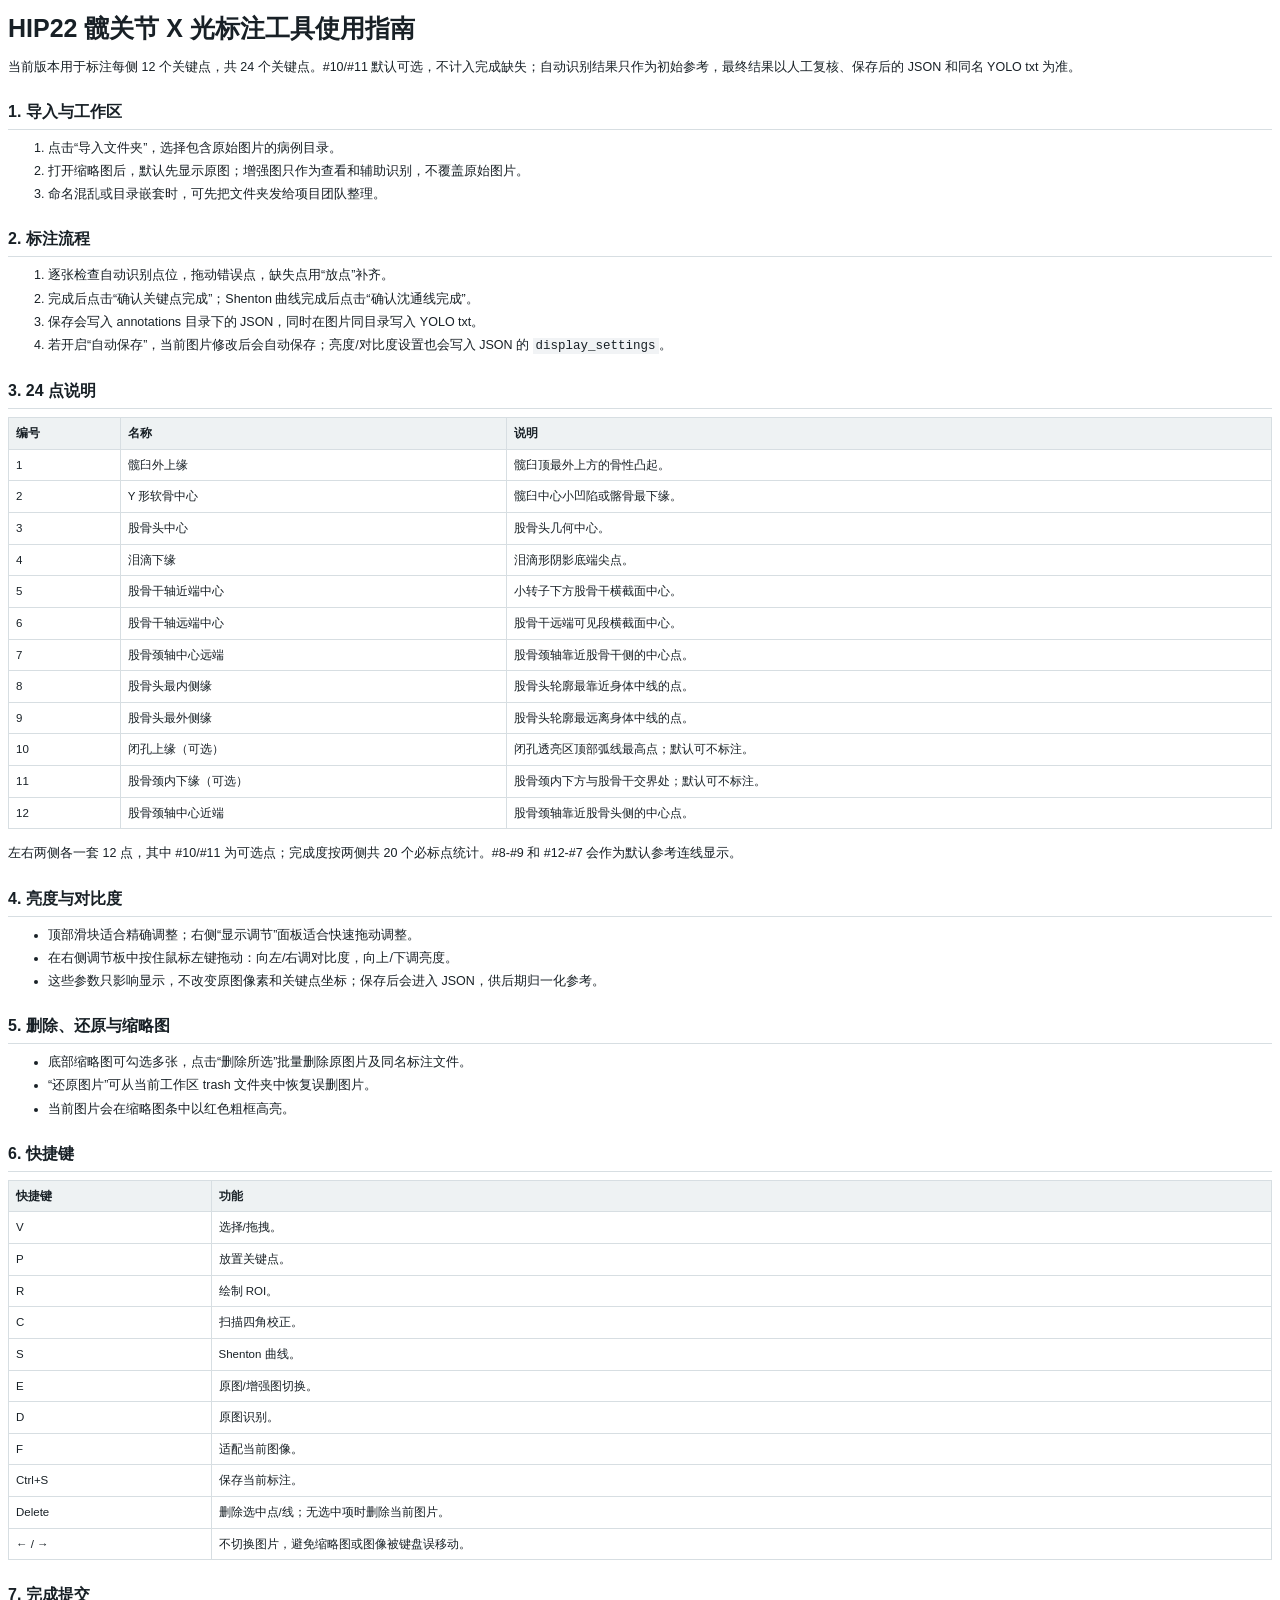
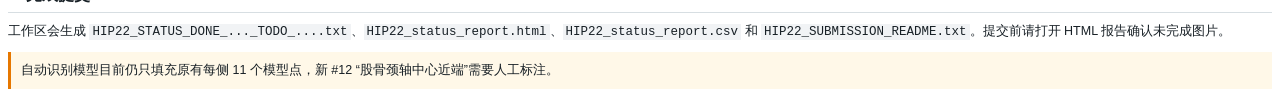
==== docs/HIP22-使用指南.html @ 93de4615 "feat: add optional hip annotation workflow updates" ====
<!doctype html>
<html lang="zh-CN">
  <head>
    <meta charset="utf-8" />
    <title>HIP22 髋关节 X 光标注工具使用指南</title>
    <style>
      @page { size: A4; margin: 18mm; }
      body {
        font-family: "Noto Sans CJK SC", "Microsoft YaHei", "PingFang SC", Arial, sans-serif;
        color: #182026;
        line-height: 1.62;
        font-size: 12.5px;
      }
      h1 { font-size: 25px; margin: 0 0 8px; }
      h2 { font-size: 16px; margin: 22px 0 8px; border-bottom: 1px solid #d7dee2; padding-bottom: 4px; }
      h3 { font-size: 13px; margin: 14px 0 5px; }
      p, ul, ol { margin: 6px 0; }
      li { margin: 3px 0; }
      table { width: 100%; border-collapse: collapse; margin: 8px 0 14px; font-size: 11.5px; }
      th, td { border: 1px solid #d7dee2; padding: 6px 7px; vertical-align: top; }
      th { background: #eef2f3; text-align: left; }
      .note { border-left: 3px solid #1c7ed6; background: #eef7ff; padding: 8px 10px; margin: 10px 0; }
      .warn { border-left: 3px solid #e67700; background: #fff8e8; padding: 8px 10px; margin: 10px 0; }
      code { font-family: Consolas, "Courier New", monospace; background: #f1f3f5; padding: 1px 3px; }
    </style>
  </head>
  <body>
    <h1>HIP22 髋关节 X 光标注工具使用指南</h1>
    <p>当前版本用于标注每侧 12 个关键点，共 24 个关键点。#10/#11 默认可选，不计入完成缺失；自动识别结果只作为初始参考，最终结果以人工复核、保存后的 JSON 和同名 YOLO txt 为准。</p>

    <h2>1. 导入与工作区</h2>
    <ol>
      <li>点击“导入文件夹”，选择包含原始图片的病例目录。</li>
      <li>打开缩略图后，默认先显示原图；增强图只作为查看和辅助识别，不覆盖原始图片。</li>
      <li>命名混乱或目录嵌套时，可先把文件夹发给项目团队整理。</li>
    </ol>

    <h2>2. 标注流程</h2>
    <ol>
      <li>逐张检查自动识别点位，拖动错误点，缺失点用“放点”补齐。</li>
      <li>完成后点击“确认关键点完成”；Shenton 曲线完成后点击“确认沈通线完成”。</li>
      <li>保存会写入 annotations 目录下的 JSON，同时在图片同目录写入 YOLO txt。</li>
      <li>若开启“自动保存”，当前图片修改后会自动保存；亮度/对比度设置也会写入 JSON 的 <code>display_settings</code>。</li>
    </ol>

    <h2>3. 24 点说明</h2>
    <table>
      <thead><tr><th>编号</th><th>名称</th><th>说明</th></tr></thead>
      <tbody>
        <tr><td>1</td><td>髋臼外上缘</td><td>髋臼顶最外上方的骨性凸起。</td></tr>
        <tr><td>2</td><td>Y 形软骨中心</td><td>髋臼中心小凹陷或髂骨最下缘。</td></tr>
        <tr><td>3</td><td>股骨头中心</td><td>股骨头几何中心。</td></tr>
        <tr><td>4</td><td>泪滴下缘</td><td>泪滴形阴影底端尖点。</td></tr>
        <tr><td>5</td><td>股骨干轴近端中心</td><td>小转子下方股骨干横截面中心。</td></tr>
        <tr><td>6</td><td>股骨干轴远端中心</td><td>股骨干远端可见段横截面中心。</td></tr>
        <tr><td>7</td><td>股骨颈轴中心远端</td><td>股骨颈轴靠近股骨干侧的中心点。</td></tr>
        <tr><td>8</td><td>股骨头最内侧缘</td><td>股骨头轮廓最靠近身体中线的点。</td></tr>
        <tr><td>9</td><td>股骨头最外侧缘</td><td>股骨头轮廓最远离身体中线的点。</td></tr>
        <tr><td>10</td><td>闭孔上缘（可选）</td><td>闭孔透亮区顶部弧线最高点；默认可不标注。</td></tr>
        <tr><td>11</td><td>股骨颈内下缘（可选）</td><td>股骨颈内下方与股骨干交界处；默认可不标注。</td></tr>
        <tr><td>12</td><td>股骨颈轴中心近端</td><td>股骨颈轴靠近股骨头侧的中心点。</td></tr>
      </tbody>
    </table>
    <p>左右两侧各一套 12 点，其中 #10/#11 为可选点；完成度按两侧共 20 个必标点统计。#8-#9 和 #12-#7 会作为默认参考连线显示。</p>

    <h2>4. 亮度与对比度</h2>
    <ul>
      <li>顶部滑块适合精确调整；右侧“显示调节”面板适合快速拖动调整。</li>
      <li>在右侧调节板中按住鼠标左键拖动：向左/右调对比度，向上/下调亮度。</li>
      <li>这些参数只影响显示，不改变原图像素和关键点坐标；保存后会进入 JSON，供后期归一化参考。</li>
    </ul>

    <h2>5. 删除、还原与缩略图</h2>
    <ul>
      <li>底部缩略图可勾选多张，点击“删除所选”批量删除原图片及同名标注文件。</li>
      <li>“还原图片”可从当前工作区 trash 文件夹中恢复误删图片。</li>
      <li>当前图片会在缩略图条中以红色粗框高亮。</li>
    </ul>

    <h2>6. 快捷键</h2>
    <table>
      <thead><tr><th>快捷键</th><th>功能</th></tr></thead>
      <tbody>
        <tr><td>V</td><td>选择/拖拽。</td></tr>
        <tr><td>P</td><td>放置关键点。</td></tr>
        <tr><td>R</td><td>绘制 ROI。</td></tr>
        <tr><td>C</td><td>扫描四角校正。</td></tr>
        <tr><td>S</td><td>Shenton 曲线。</td></tr>
        <tr><td>E</td><td>原图/增强图切换。</td></tr>
        <tr><td>D</td><td>原图识别。</td></tr>
        <tr><td>F</td><td>适配当前图像。</td></tr>
        <tr><td>Ctrl+S</td><td>保存当前标注。</td></tr>
        <tr><td>Delete</td><td>删除选中点/线；无选中项时删除当前图片。</td></tr>
        <tr><td>← / →</td><td>不切换图片，避免缩略图或图像被键盘误移动。</td></tr>
      </tbody>
    </table>

    <h2>7. 完成提交</h2>
    <p>工作区会生成 <code>HIP22_STATUS_DONE_..._TODO_....txt</code>、<code>HIP22_status_report.html</code>、<code>HIP22_status_report.csv</code> 和 <code>HIP22_SUBMISSION_README.txt</code>。提交前请打开 HTML 报告确认未完成图片。</p>
    <div class="warn">自动识别模型目前仍只填充原有每侧 11 个模型点，新 #12 “股骨颈轴中心近端”需要人工标注。</div>
  </body>
</html>
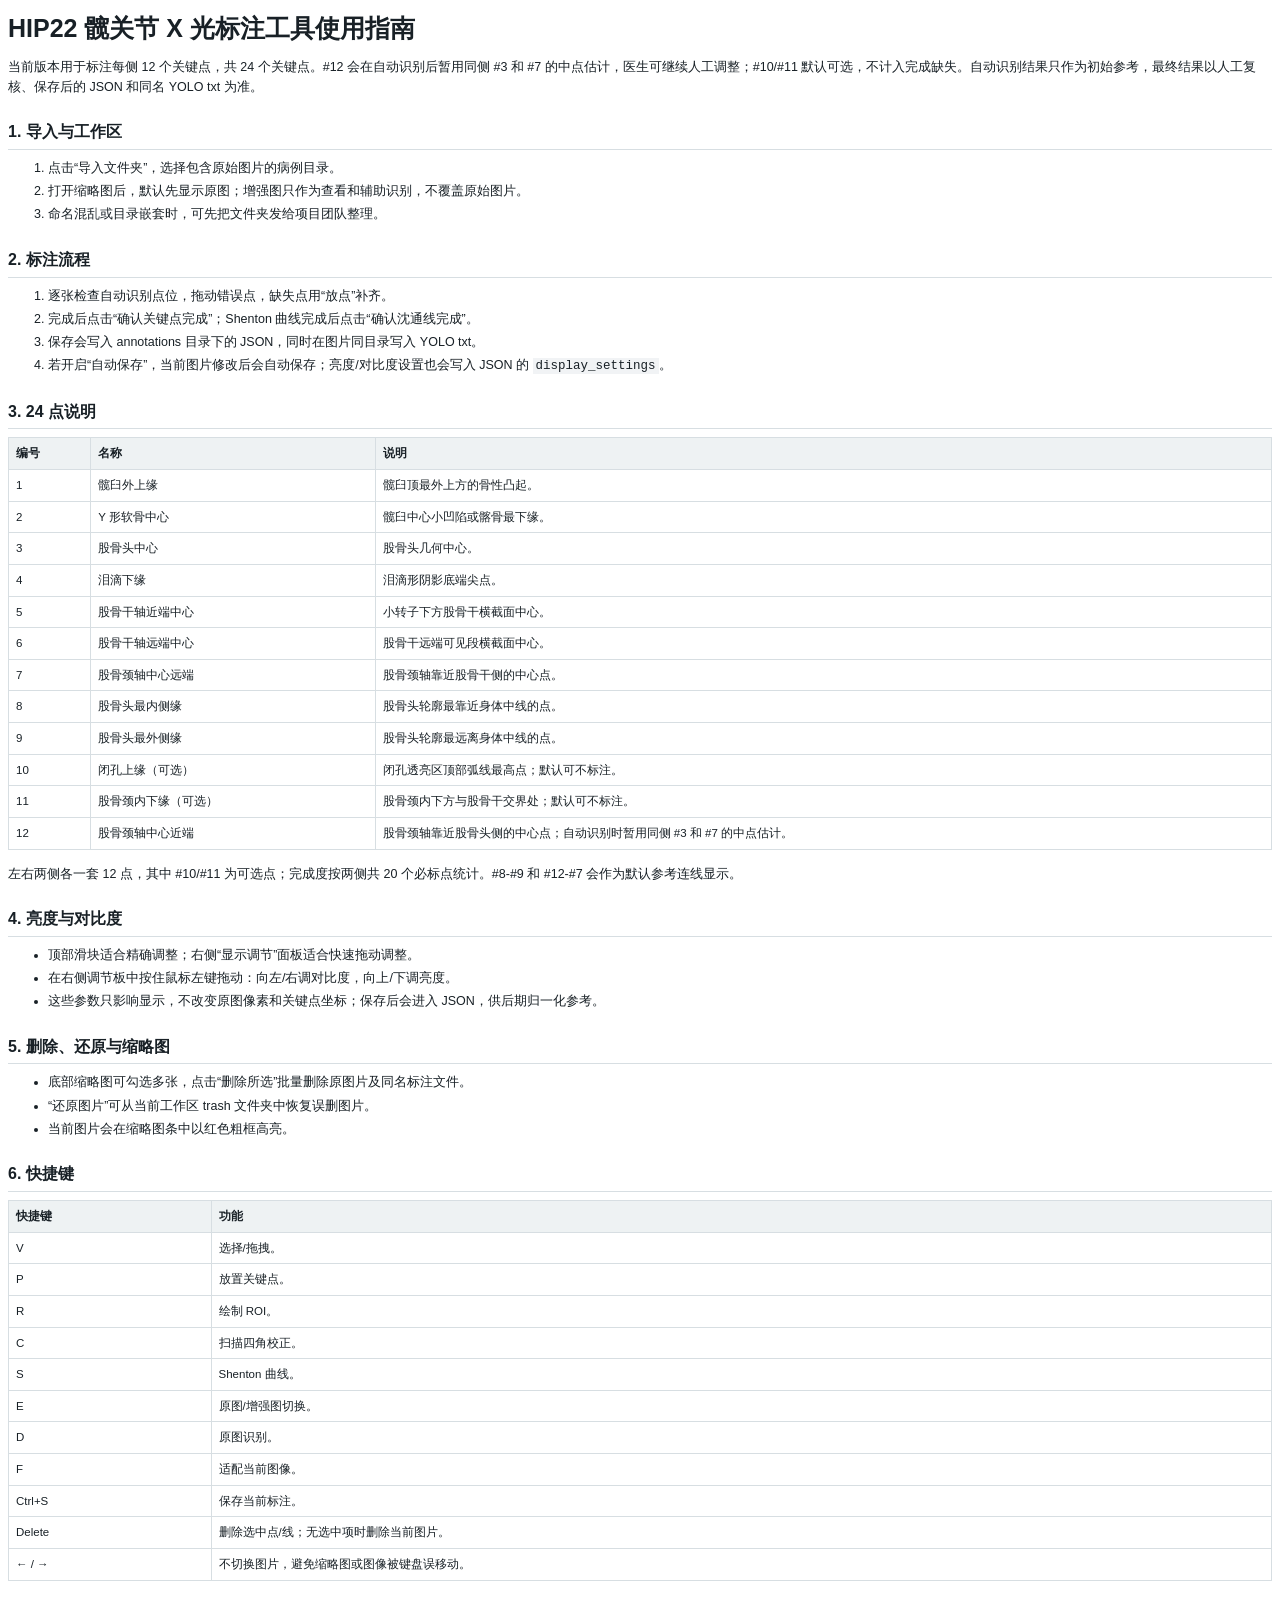
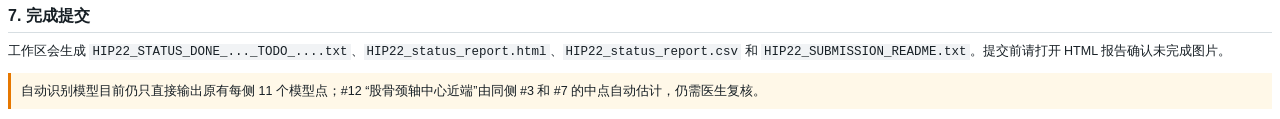
==== commit b4a5f74c: "fix: infer proximal neck axis landmark" ====
--- a/docs/HIP22-使用指南.html
+++ b/docs/HIP22-使用指南.html
@@ -26,7 +26,7 @@
   </head>
   <body>
     <h1>HIP22 髋关节 X 光标注工具使用指南</h1>
-    <p>当前版本用于标注每侧 12 个关键点，共 24 个关键点。#10/#11 默认可选，不计入完成缺失；自动识别结果只作为初始参考，最终结果以人工复核、保存后的 JSON 和同名 YOLO txt 为准。</p>
+    <p>当前版本用于标注每侧 12 个关键点，共 24 个关键点。#12 会在自动识别后暂用同侧 #3 和 #7 的中点估计，医生可继续人工调整；#10/#11 默认可选，不计入完成缺失。自动识别结果只作为初始参考，最终结果以人工复核、保存后的 JSON 和同名 YOLO txt 为准。</p>
 
     <h2>1. 导入与工作区</h2>
     <ol>
@@ -58,7 +58,7 @@
         <tr><td>9</td><td>股骨头最外侧缘</td><td>股骨头轮廓最远离身体中线的点。</td></tr>
         <tr><td>10</td><td>闭孔上缘（可选）</td><td>闭孔透亮区顶部弧线最高点；默认可不标注。</td></tr>
         <tr><td>11</td><td>股骨颈内下缘（可选）</td><td>股骨颈内下方与股骨干交界处；默认可不标注。</td></tr>
-        <tr><td>12</td><td>股骨颈轴中心近端</td><td>股骨颈轴靠近股骨头侧的中心点。</td></tr>
+        <tr><td>12</td><td>股骨颈轴中心近端</td><td>股骨颈轴靠近股骨头侧的中心点；自动识别时暂用同侧 #3 和 #7 的中点估计。</td></tr>
       </tbody>
     </table>
     <p>左右两侧各一套 12 点，其中 #10/#11 为可选点；完成度按两侧共 20 个必标点统计。#8-#9 和 #12-#7 会作为默认参考连线显示。</p>
@@ -97,6 +97,6 @@
 
     <h2>7. 完成提交</h2>
     <p>工作区会生成 <code>HIP22_STATUS_DONE_..._TODO_....txt</code>、<code>HIP22_status_report.html</code>、<code>HIP22_status_report.csv</code> 和 <code>HIP22_SUBMISSION_README.txt</code>。提交前请打开 HTML 报告确认未完成图片。</p>
-    <div class="warn">自动识别模型目前仍只填充原有每侧 11 个模型点，新 #12 “股骨颈轴中心近端”需要人工标注。</div>
+    <div class="warn">自动识别模型目前仍只直接输出原有每侧 11 个模型点；#12 “股骨颈轴中心近端”由同侧 #3 和 #7 的中点自动估计，仍需医生复核。</div>
   </body>
 </html>
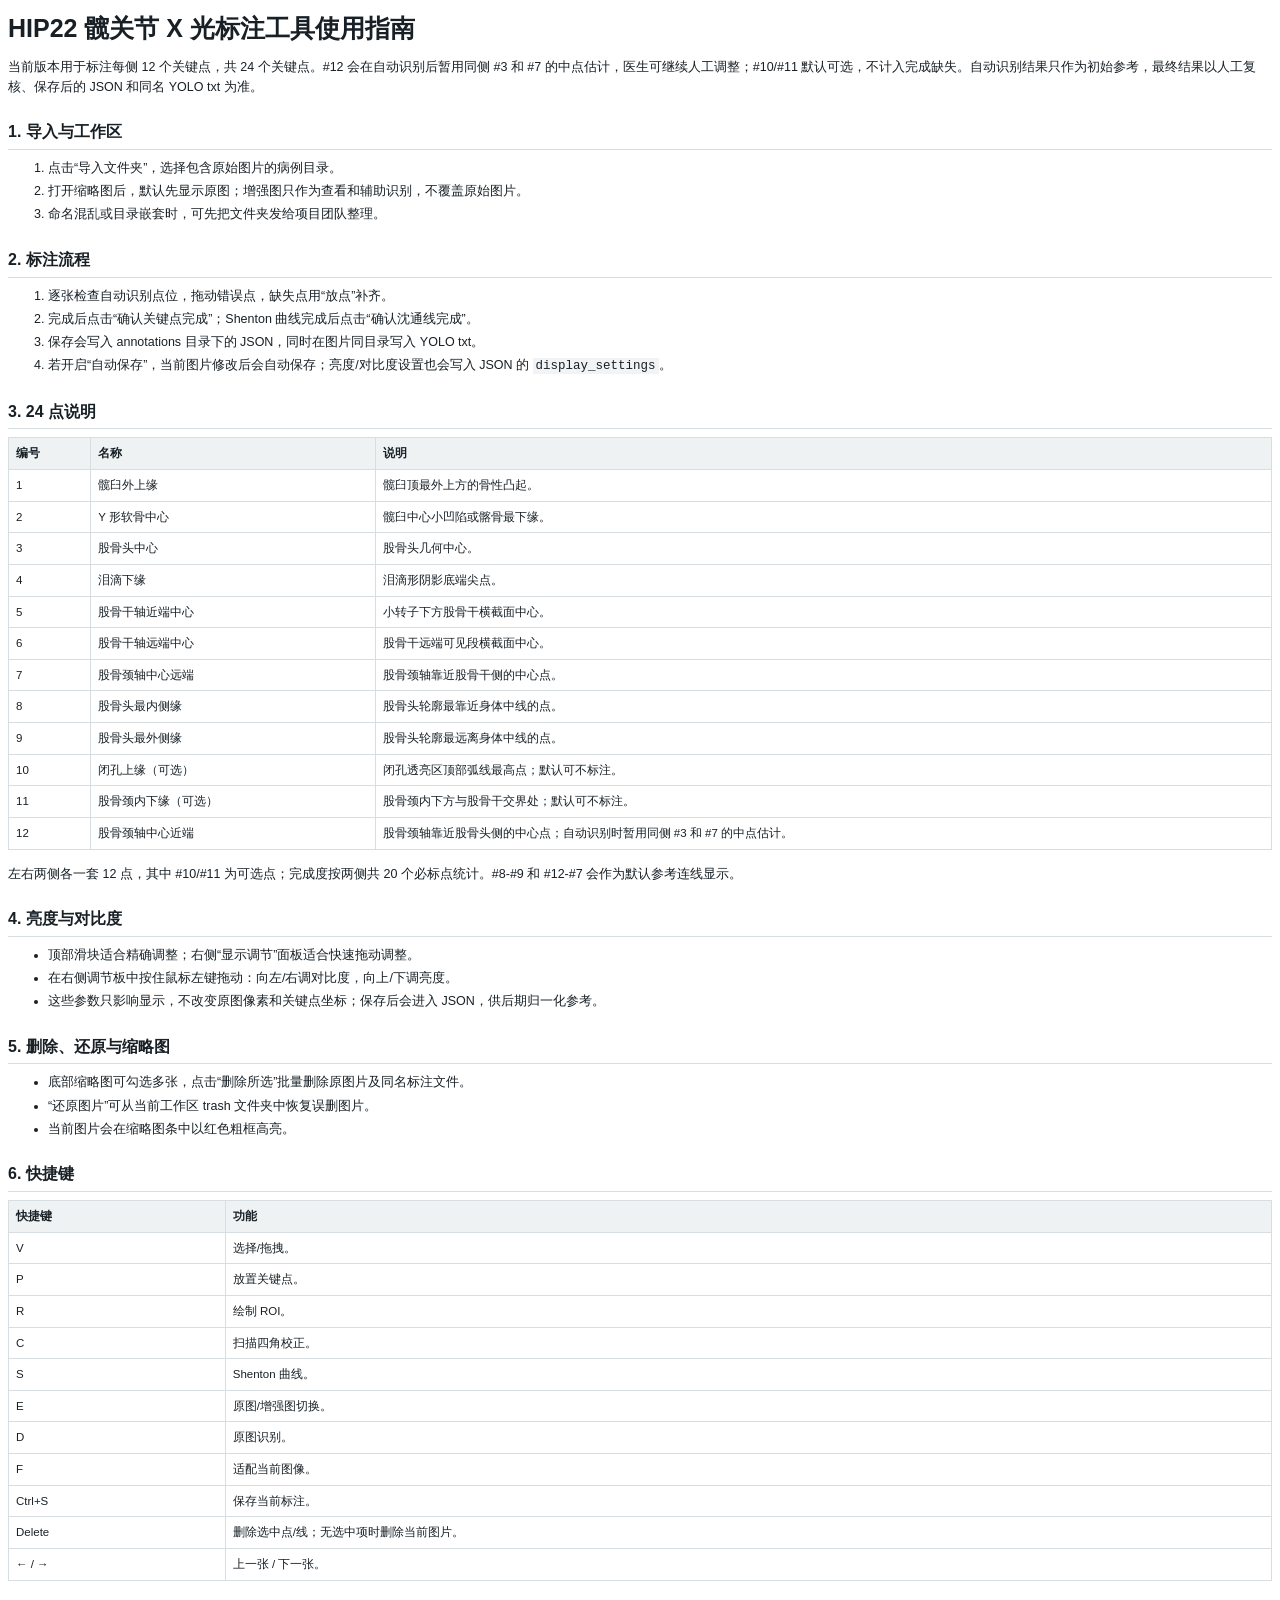
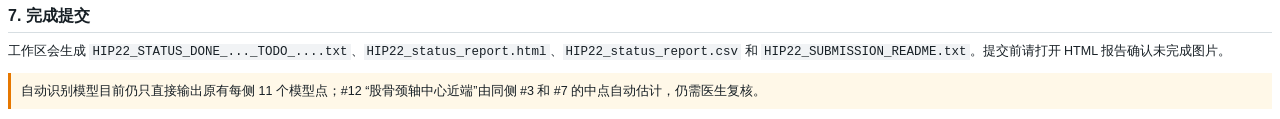
==== commit eaa4f644: "fix: restore arrow key image navigation" ====
--- a/docs/HIP22-使用指南.html
+++ b/docs/HIP22-使用指南.html
@@ -91,7 +91,7 @@
         <tr><td>F</td><td>适配当前图像。</td></tr>
         <tr><td>Ctrl+S</td><td>保存当前标注。</td></tr>
         <tr><td>Delete</td><td>删除选中点/线；无选中项时删除当前图片。</td></tr>
-        <tr><td>← / →</td><td>不切换图片，避免缩略图或图像被键盘误移动。</td></tr>
+        <tr><td>← / →</td><td>上一张 / 下一张。</td></tr>
       </tbody>
     </table>
 
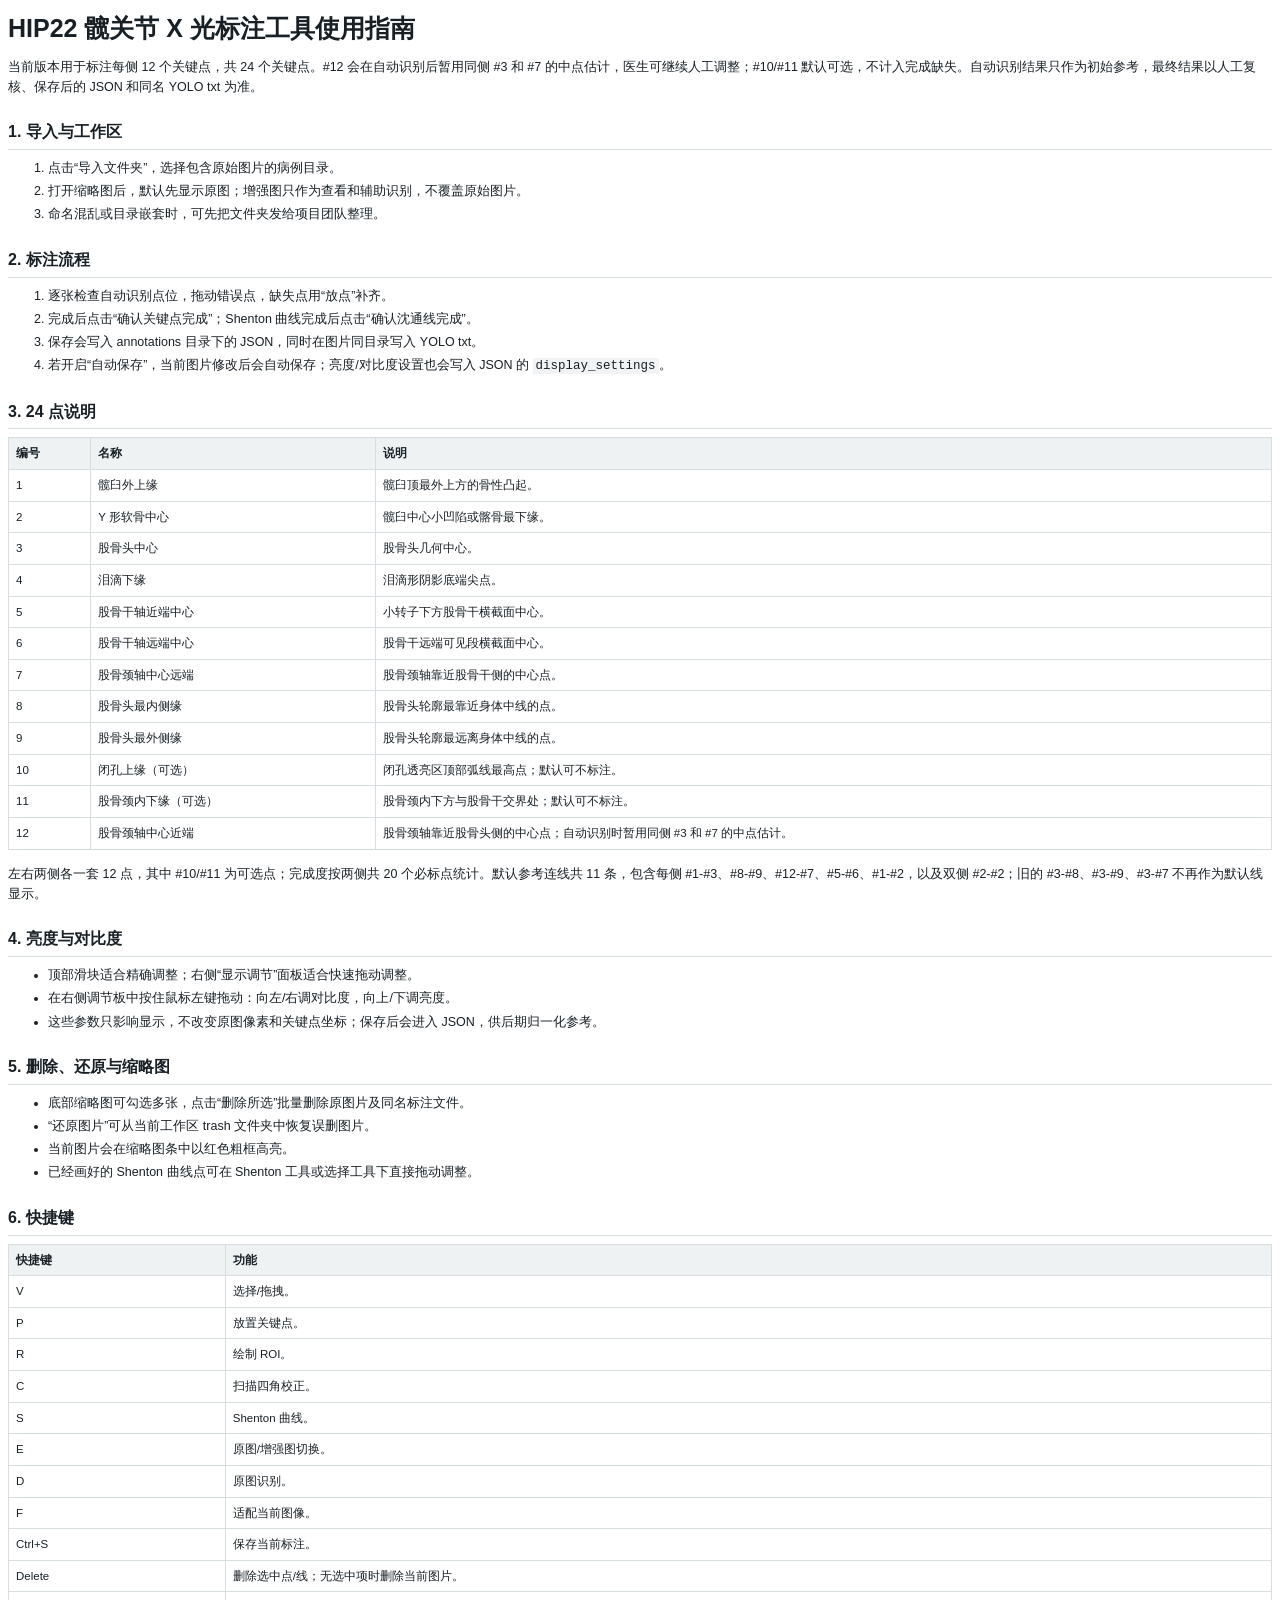
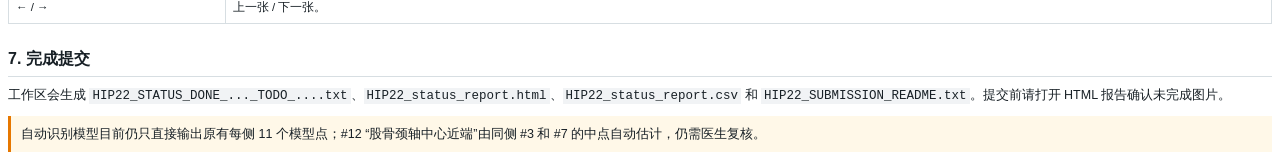
==== commit 4a332f0e: "fix: adjust layout and default guides" ====
--- a/docs/HIP22-使用指南.html
+++ b/docs/HIP22-使用指南.html
@@ -61,7 +61,7 @@
         <tr><td>12</td><td>股骨颈轴中心近端</td><td>股骨颈轴靠近股骨头侧的中心点；自动识别时暂用同侧 #3 和 #7 的中点估计。</td></tr>
       </tbody>
     </table>
-    <p>左右两侧各一套 12 点，其中 #10/#11 为可选点；完成度按两侧共 20 个必标点统计。#8-#9 和 #12-#7 会作为默认参考连线显示。</p>
+    <p>左右两侧各一套 12 点，其中 #10/#11 为可选点；完成度按两侧共 20 个必标点统计。默认参考连线共 11 条，包含每侧 #1-#3、#8-#9、#12-#7、#5-#6、#1-#2，以及双侧 #2-#2；旧的 #3-#8、#3-#9、#3-#7 不再作为默认线显示。</p>
 
     <h2>4. 亮度与对比度</h2>
     <ul>
@@ -75,6 +75,7 @@
       <li>底部缩略图可勾选多张，点击“删除所选”批量删除原图片及同名标注文件。</li>
       <li>“还原图片”可从当前工作区 trash 文件夹中恢复误删图片。</li>
       <li>当前图片会在缩略图条中以红色粗框高亮。</li>
+      <li>已经画好的 Shenton 曲线点可在 Shenton 工具或选择工具下直接拖动调整。</li>
     </ul>
 
     <h2>6. 快捷键</h2>
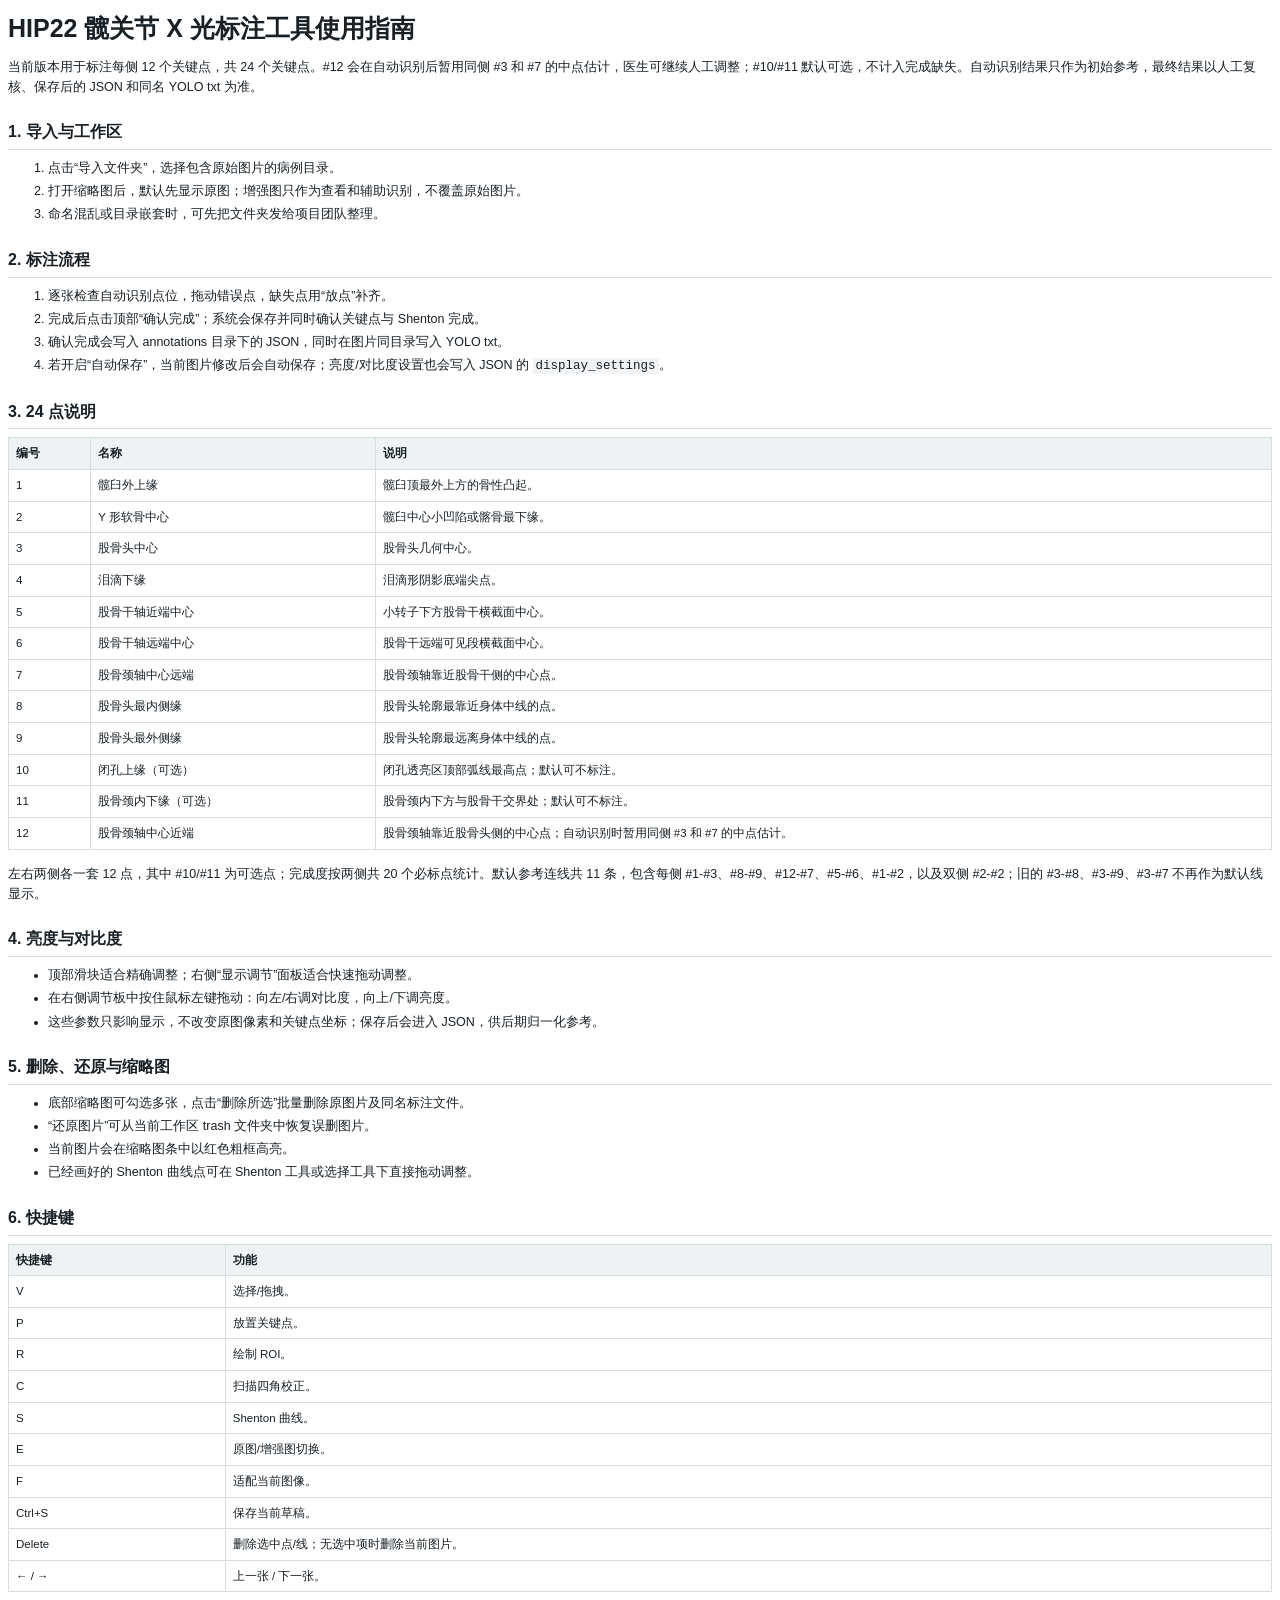
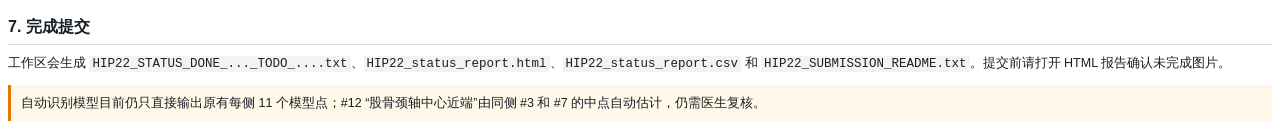
==== commit 858691da: "fix: update auto detection completion workflow" ====
--- a/docs/HIP22-使用指南.html
+++ b/docs/HIP22-使用指南.html
@@ -38,8 +38,8 @@
     <h2>2. 标注流程</h2>
     <ol>
       <li>逐张检查自动识别点位，拖动错误点，缺失点用“放点”补齐。</li>
-      <li>完成后点击“确认关键点完成”；Shenton 曲线完成后点击“确认沈通线完成”。</li>
-      <li>保存会写入 annotations 目录下的 JSON，同时在图片同目录写入 YOLO txt。</li>
+      <li>完成后点击顶部“确认完成”；系统会保存并同时确认关键点与 Shenton 完成。</li>
+      <li>确认完成会写入 annotations 目录下的 JSON，同时在图片同目录写入 YOLO txt。</li>
       <li>若开启“自动保存”，当前图片修改后会自动保存；亮度/对比度设置也会写入 JSON 的 <code>display_settings</code>。</li>
     </ol>
 
@@ -88,9 +88,8 @@
         <tr><td>C</td><td>扫描四角校正。</td></tr>
         <tr><td>S</td><td>Shenton 曲线。</td></tr>
         <tr><td>E</td><td>原图/增强图切换。</td></tr>
-        <tr><td>D</td><td>原图识别。</td></tr>
         <tr><td>F</td><td>适配当前图像。</td></tr>
-        <tr><td>Ctrl+S</td><td>保存当前标注。</td></tr>
+        <tr><td>Ctrl+S</td><td>保存当前草稿。</td></tr>
         <tr><td>Delete</td><td>删除选中点/线；无选中项时删除当前图片。</td></tr>
         <tr><td>← / →</td><td>上一张 / 下一张。</td></tr>
       </tbody>
